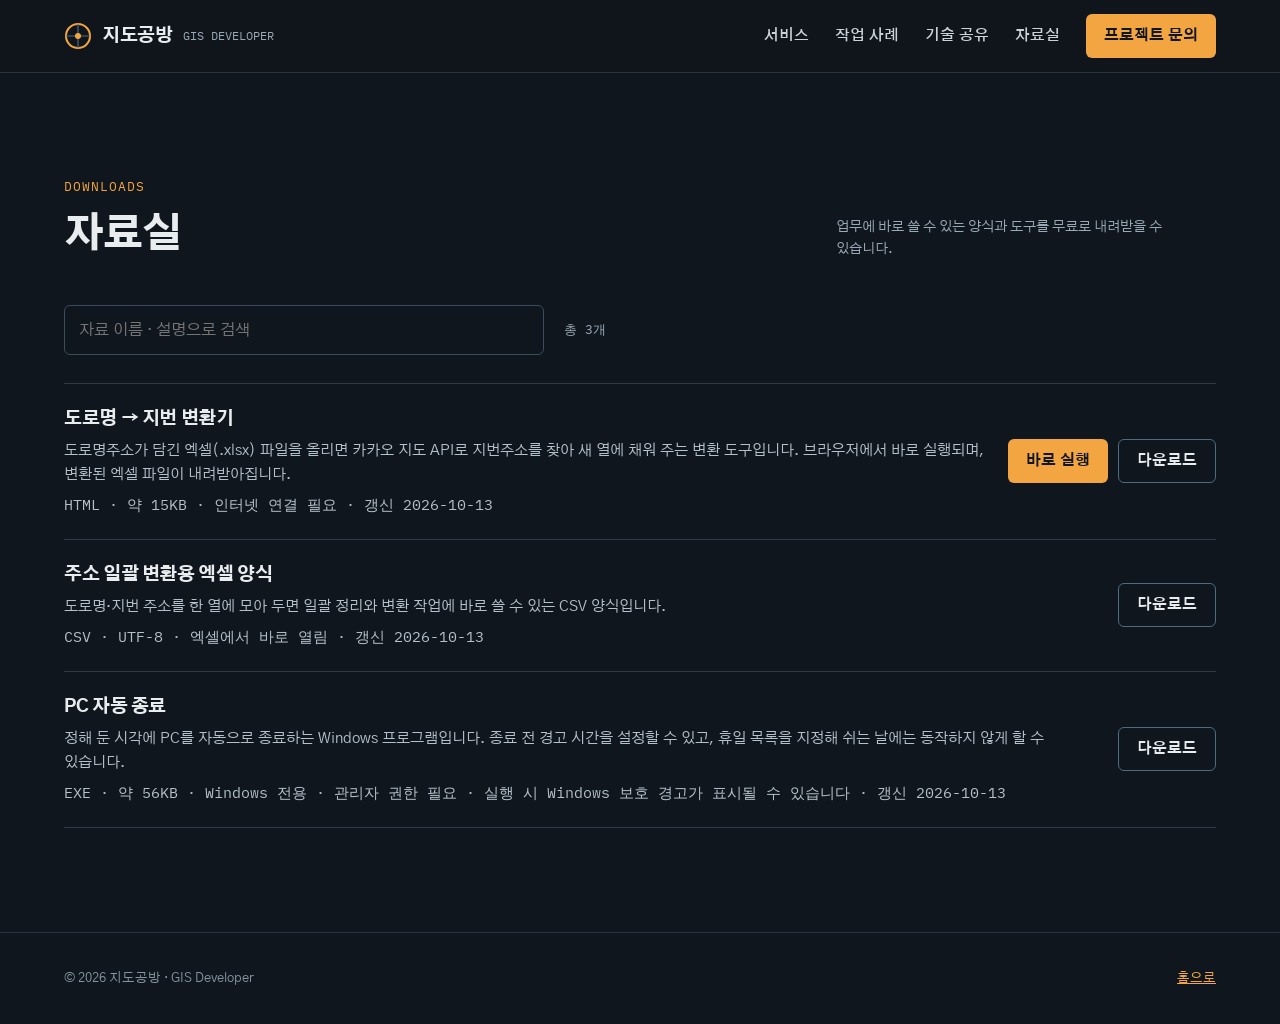
==== public/resources.html @ d9b1c781 "Add back-to-top button, contact email, and separate downloads page Co-Authored-By: Claude Sonnet 5.5" ====
<!doctype html>
<html lang="ko">
<head>
<meta charset="utf-8">
<meta name="viewport" content="width=device-width, initial-scale=1">
<title>자료실 | 지도공방</title>
<meta name="description" content="업무에 바로 쓸 수 있는 GIS 도구와 양식을 무료로 내려받을 수 있는 지도공방 자료실입니다.">
<link rel="icon" href="favicon.svg" type="image/svg+xml">
<link rel="preconnect" href="https://fonts.googleapis.com">
<link rel="preconnect" href="https://fonts.gstatic.com" crossorigin>
<link href="https://fonts.googleapis.com/css2?family=Gothic+A1:wght@400;500;600;700;800&family=IBM+Plex+Mono:wght@400;500&display=swap" rel="stylesheet">
<link rel="stylesheet" href="style.css">
</head>
<body>

<header class="top">
  <div class="wrap">
    <a class="brand" href="index.html">
      <svg width="28" height="28" viewBox="0 0 28 28" aria-hidden="true"><circle cx="14" cy="14" r="12" fill="none" stroke="#F2A541" stroke-width="2"/><path d="M14 2V26M2 14H26" stroke="#4E6A82" stroke-width="1.2"/><circle cx="14" cy="14" r="3" fill="#F2A541"/></svg>
      <b>지도공방</b><small>GIS DEVELOPER</small>
    </a>
    <nav class="nav" aria-label="주 메뉴">
      <a href="index.html#services">서비스</a>
      <a href="index.html#work">작업 사례</a>
      <a href="index.html#notes">기술 공유</a>
      <a href="resources.html" aria-current="page">자료실</a>
      <a class="btn btn-primary" href="index.html#contact">프로젝트 문의</a>
    </nav>
  </div>
</header>

<main id="top">
  <section class="section" style="border-top:none">
    <div class="wrap">
      <div class="head split">
        <div class="head" style="margin:0"><span class="eyebrow">DOWNLOADS</span><h2>자료실</h2></div>
        <p class="note">업무에 바로 쓸 수 있는 양식과 도구를 무료로 내려받을 수 있습니다.</p>
      </div>
      <div class="tools">
        <input id="q" type="search" placeholder="자료 이름 · 설명으로 검색" aria-label="자료 검색">
        <span class="count" id="count" aria-live="polite"></span>
      </div>
      <ul class="files" id="files">
        <li data-title="도로명 → 지번 변환기">
          <div class="info"><b>도로명 → 지번 변환기</b><span>도로명주소가 담긴 엑셀(.xlsx) 파일을 올리면 카카오 지도 API로 지번주소를 찾아 새 열에 채워 주는 변환 도구입니다. 브라우저에서 바로 실행되며, 변환된 엑셀 파일이 내려받아집니다.</span><span class="meta">HTML · 약 15KB · 인터넷 연결 필요 · 갱신 2026-10-13</span></div>
          <div class="acts"><a class="btn btn-primary" href="downloads/도로명_지번_변환기.html" target="_blank" rel="noopener">바로 실행</a><a class="btn btn-ghost" href="downloads/도로명_지번_변환기.html" download>다운로드</a></div>
        </li>
        <li data-title="주소 일괄 변환용 엑셀 양식">
          <div class="info"><b>주소 일괄 변환용 엑셀 양식</b><span>도로명·지번 주소를 한 열에 모아 두면 일괄 정리와 변환 작업에 바로 쓸 수 있는 CSV 양식입니다.</span><span class="meta">CSV · UTF-8 · 엑셀에서 바로 열림 · 갱신 2026-10-13</span></div>
          <div class="acts"><a class="btn btn-ghost" href="downloads/address-template.csv" download>다운로드</a></div>
        </li>
        <li data-title="PC 자동 종료">
          <div class="info"><b>PC 자동 종료</b><span>정해 둔 시각에 PC를 자동으로 종료하는 Windows 프로그램입니다. 종료 전 경고 시간을 설정할 수 있고, 휴일 목록을 지정해 쉬는 날에는 동작하지 않게 할 수 있습니다.</span><span class="meta">EXE · 약 56KB · Windows 전용 · 관리자 권한 필요 · 실행 시 Windows 보호 경고가 표시될 수 있습니다 · 갱신 2026-10-13</span></div>
          <div class="acts"><a class="btn btn-ghost" href="downloads/PC자동종료.exe" download>다운로드</a></div>
        </li>
        <!-- 자료 추가: public/downloads/ 폴더에 파일을 넣고, 위 <li> 블록을 복사해 data-title·제목·설명·href·갱신일만 바꾸세요. 최신 자료를 맨 위에 두면 좋습니다. 25MiB 초과 파일은 GitHub 릴리즈 주소를 href에 넣으세요 -->
      </ul>
      <p class="empty" id="empty">검색 결과가 없습니다.</p>
    </div>
  </section>
</main>

<footer>
  <div class="wrap">
    <span>© <span id="yr">2026</span> 지도공방 · GIS Developer</span>
    <a href="index.html">홈으로</a>
  </div>
</footer>

<script>
(function(){
  var q=document.getElementById('q'),list=document.getElementById('files'),
      items=[].slice.call(list.children),count=document.getElementById('count'),empty=document.getElementById('empty');
  function run(){
    var k=q.value.trim().toLowerCase(),n=0;
    items.forEach(function(li){
      var hit=!k||li.textContent.toLowerCase().indexOf(k)>-1;
      li.style.display=hit?'':'none'; if(hit)n++;
    });
    count.textContent='총 '+n+'개';
    empty.style.display=n?'none':'block';
  }
  q.addEventListener('input',run); run();
})();
</script>
<script src="site.js" defer></script>
</body>
</html>
---- public/style.css ----
:root{
  --bg:#10161D; --bg-deep:#0B1016; --panel:#17202A; --line:#253240; --line-2:#2C3A48; --field:#3A4C5E;
  --text:#E8ECEF; --text-2:#C9D2D9; --text-3:#B4C0CA; --muted:#9AA9B6;
  --accent:#F2A541; --accent-hi:#FFC678; --steel:#4E6A82;
  --mono:'IBM Plex Mono',monospace;
}
*{box-sizing:border-box}
html{scroll-behavior:smooth}
body{margin:0;background:var(--bg);color:var(--text);font-family:'Gothic A1',sans-serif;-webkit-font-smoothing:antialiased;line-height:1.5;word-break:keep-all;overflow-wrap:break-word}
a{color:var(--accent)} a:hover{color:var(--accent-hi)}
img,svg{display:block}
.wrap{max-width:1200px;margin:0 auto;padding:0 24px}
.section{padding:104px 0;border-top:1px solid var(--line)}
.section.deep{background:var(--bg-deep)}
.section.panel{background:var(--panel)}
.eyebrow{font-family:var(--mono);font-size:13px;letter-spacing:.08em;color:var(--accent)}
h1,h2,h3{margin:0;letter-spacing:-.03em}
h2{font-size:clamp(28px,3.4vw,40px);font-weight:800;line-height:1.3}
.head{display:flex;flex-direction:column;gap:12px;margin-bottom:44px}
.head.split{flex-direction:row;flex-wrap:wrap;justify-content:space-between;align-items:flex-end;gap:16px}
.btn{display:inline-flex;align-items:center;min-height:48px;padding:14px 24px;border-radius:6px;font-weight:700;font-size:16px;text-decoration:none;font-family:inherit}
.btn-primary{background:var(--accent);color:var(--bg);border:none}
.btn-primary:hover{background:var(--accent-hi);color:var(--bg)}
.btn-ghost{color:var(--text);border:1.5px solid var(--steel)}
.btn-ghost:hover{color:var(--text);border-color:var(--accent)}
:focus-visible{outline:2px solid var(--accent);outline-offset:3px}

/* header */
.top{border-bottom:1px solid var(--line);position:sticky;top:0;background:rgba(16,22,29,.94);backdrop-filter:blur(6px);z-index:10}
.top .wrap{display:flex;flex-wrap:wrap;align-items:center;justify-content:space-between;gap:12px 16px;padding-top:14px;padding-bottom:14px}
.brand{display:flex;align-items:center;gap:10px;text-decoration:none;color:var(--text)}
.brand b{font-size:18px;font-weight:800;letter-spacing:-.02em}
.brand small{font-family:var(--mono);font-size:12px;color:var(--muted)}
.nav{display:flex;flex-wrap:wrap;align-items:center;gap:4px 26px;font-size:15px;font-weight:600}
.nav a{color:var(--text-2);text-decoration:none}
.nav a:hover{color:var(--text)}
.nav .btn{min-height:44px;padding:10px 18px;font-size:15px}
.nav .btn-primary,.nav .btn-primary:hover{color:var(--bg)}

/* hero */
.hero{display:flex;flex-wrap:wrap;gap:56px;align-items:center;padding-top:96px;padding-bottom:104px}
.hero-copy{flex:1 1 480px;min-width:0;display:flex;flex-direction:column;gap:26px}
.hero h1{font-size:clamp(34px,5vw,60px);line-height:1.2;font-weight:800;letter-spacing:-.035em}
.hero p{margin:0;font-size:18px;line-height:1.75;color:var(--text-3);max-width:540px}
.actions{display:flex;flex-wrap:wrap;gap:12px;margin-top:6px}
.map{flex:1 1 440px;min-width:0;border:1px solid var(--line-2);border-radius:12px;overflow:hidden;background:var(--panel)}
.map-bar{display:flex;justify-content:space-between;gap:12px;padding:12px 16px;border-bottom:1px solid var(--line-2);font-family:var(--mono);font-size:12px;color:var(--muted)}
.map-body{display:flex;min-height:360px}
.layers{width:150px;flex-shrink:0;border-right:1px solid var(--line-2);padding:14px;display:flex;flex-direction:column;gap:10px;font-size:13px}
.layers .t{font-family:var(--mono);font-size:11px;color:var(--muted);letter-spacing:.06em}
.layers span.l{display:flex;gap:8px;align-items:center}
.sw{width:10px;height:10px;border-radius:2px}
.canvas{flex:1;position:relative;background:#121A22}
.canvas svg{position:absolute;inset:0;width:100%;height:100%}
.readout{position:absolute;right:14px;bottom:14px;background:rgba(16,22,29,.9);border:1px solid var(--line-2);border-radius:8px;padding:12px 14px;font-size:13px;display:flex;flex-direction:column;gap:4px;min-width:160px}
.readout .v{font-family:var(--mono);color:var(--accent);font-size:15px}
.readout .s{font-size:12px;color:var(--muted)}
@media (max-width:520px){.layers{display:none}}

/* services */
.cards{display:flex;flex-wrap:wrap;gap:20px}
.card{flex:1 1 260px;min-width:0;background:var(--panel);border:1px solid var(--line-2);border-radius:12px;padding:30px 26px;display:flex;flex-direction:column;gap:14px}
.card .no{font-family:var(--mono);font-size:13px;color:var(--muted)}
.card h3{font-size:21px;font-weight:800}
.card p{margin:0;font-size:15px;line-height:1.7;color:var(--text-3)}
.card .ex{font-size:14px;color:var(--text-2);line-height:1.6}

/* work */
.note{margin:0;font-size:14px;color:var(--muted);max-width:380px;line-height:1.6}
.case{display:flex;flex-wrap:wrap;gap:20px 48px;padding:34px 0;border-top:1px solid var(--line)}
.case-l{flex:1 1 300px;min-width:0;display:flex;flex-direction:column;gap:10px}
.case-l .type{font-family:var(--mono);font-size:12px;color:var(--muted);letter-spacing:.06em}
.case-l h3{font-size:22px;font-weight:800;line-height:1.4;letter-spacing:-.02em}
.case-r{flex:2 1 460px;min-width:0;display:flex;flex-direction:column;gap:14px}
.case-r p{margin:0;font-size:16px;line-height:1.75;color:var(--text-2)}
.case-r .tech{font-family:var(--mono);font-size:13px;color:var(--accent)}

/* stack */
.stack{display:flex;flex-wrap:wrap;gap:36px 48px}
.stack > div{flex:1 1 240px;min-width:0;display:flex;flex-direction:column;gap:14px}
.stack h3{font-size:15px;font-weight:700;letter-spacing:0}
.chips{display:flex;flex-wrap:wrap;gap:8px;margin:0;padding:0;list-style:none}
.chips li{font-family:var(--mono);font-size:13px;padding:7px 12px;border:1px solid var(--line-2);border-radius:999px;color:var(--text-2)}

/* downloads */
.files{margin:0;padding:0;list-style:none;display:flex;flex-direction:column;border-top:1px solid var(--line-2)}
.files li{display:flex;flex-wrap:wrap;align-items:center;justify-content:space-between;gap:12px 24px;padding:22px 0;border-bottom:1px solid var(--line-2)}
.files .info{flex:1 1 320px;min-width:0;display:flex;flex-direction:column;gap:6px}
.files .info b{font-size:18px;font-weight:800;letter-spacing:-.02em}
.files .info span{font-size:15px;line-height:1.6;color:var(--text-3)}
.files .meta{font-family:var(--mono);font-size:12px;color:var(--muted)}
.files .acts{display:flex;flex-wrap:wrap;gap:10px}
.files .btn{min-height:44px;padding:10px 18px;font-size:15px}

/* process */
.steps{margin:0;padding:0;list-style:none;display:flex;flex-wrap:wrap;gap:20px}
.steps li{flex:1 1 240px;min-width:0;display:flex;flex-direction:column;gap:12px;padding-top:20px;border-top:2px solid var(--accent)}
.steps .n{font-family:var(--mono);font-size:13px;color:var(--accent)}
.steps b{font-size:19px;font-weight:800}
.steps span:last-child{font-size:15px;line-height:1.7;color:var(--text-3)}

/* contact */
.contact{display:flex;flex-wrap:wrap;gap:56px}
.contact-l{flex:1 1 340px;min-width:0;display:flex;flex-direction:column;gap:20px}
.contact-l p{margin:0;font-size:16px;line-height:1.75;color:var(--text-3)}
.direct{display:flex;flex-direction:column;gap:10px;font-size:15px;margin-top:8px}
.direct div{display:flex;gap:12px;flex-wrap:wrap}
.direct span{color:var(--muted);width:72px}
form{flex:1 1 480px;min-width:0;display:flex;flex-direction:column;gap:18px}
.row{display:flex;flex-wrap:wrap;gap:18px}
.field{display:flex;flex-direction:column;gap:8px}
.row .field{flex:1 1 200px}
label{font-size:14px;font-weight:600}
input,select,textarea{border-radius:6px;border:1px solid var(--field);background:var(--bg);color:var(--text);font-size:16px;font-family:inherit}
input,select{height:50px;padding:0 14px}
textarea{padding:14px;line-height:1.6;resize:vertical;min-height:150px}
input:focus,select:focus,textarea:focus{outline:none;border-color:var(--accent)}
.hp{position:absolute;left:-9999px}
button.btn{height:54px;justify-content:center;font-size:17px;font-weight:800;cursor:pointer}
button.btn:disabled{opacity:.6;cursor:default}
.status{margin:0;font-size:15px;min-height:1.5em}
.status.ok{color:#8ED3A6}
.status.err{color:#FF9B8A}

/* phone */
@media (max-width:640px){
  html{scroll-padding-top:112px}
  .top .wrap{gap:8px 16px;padding-top:10px;padding-bottom:6px}
  .nav{order:3;flex:1 0 100%;flex-wrap:nowrap;gap:0 22px;overflow-x:auto;white-space:nowrap;scrollbar-width:none;-webkit-overflow-scrolling:touch;font-size:15px}
  .nav::-webkit-scrollbar{display:none}
  .nav a{flex-shrink:0;display:inline-flex;align-items:center;min-height:44px}
  .nav .btn{margin-left:auto}
  .brand small{display:none}
  .section{padding:72px 0}
  .hero{padding-top:56px;padding-bottom:72px;gap:40px}
  .head{margin-bottom:32px}
  .hero p{font-size:16px}
  .case{padding:26px 0}
}

footer .wrap{display:flex;flex-wrap:wrap;justify-content:space-between;gap:16px;padding-top:36px;padding-bottom:36px;font-size:13px;color:#8494A2}
footer{border-top:1px solid var(--line)}

/* downloads page */
.files .meta b{font-weight:500;color:var(--text-3)}
.tools{display:flex;flex-wrap:wrap;align-items:center;gap:12px 20px;margin-bottom:28px}
.tools input{flex:1 1 280px;max-width:480px}
.count{font-family:var(--mono);font-size:13px;color:var(--muted)}
.empty{display:none;margin:28px 0 0;color:var(--muted);font-size:15px}
.direct a{overflow-wrap:anywhere}

/* back to top */
#to-top{position:fixed;right:20px;bottom:20px;width:48px;height:48px;border-radius:50%;border:1.5px solid var(--steel);background:rgba(16,22,29,.92);color:var(--text);cursor:pointer;display:flex;align-items:center;justify-content:center;opacity:0;visibility:hidden;transform:translateY(8px);transition:opacity .2s,transform .2s,visibility .2s;z-index:20}
#to-top.show{opacity:1;visibility:visible;transform:none}
#to-top:hover{border-color:var(--accent);color:var(--accent)}
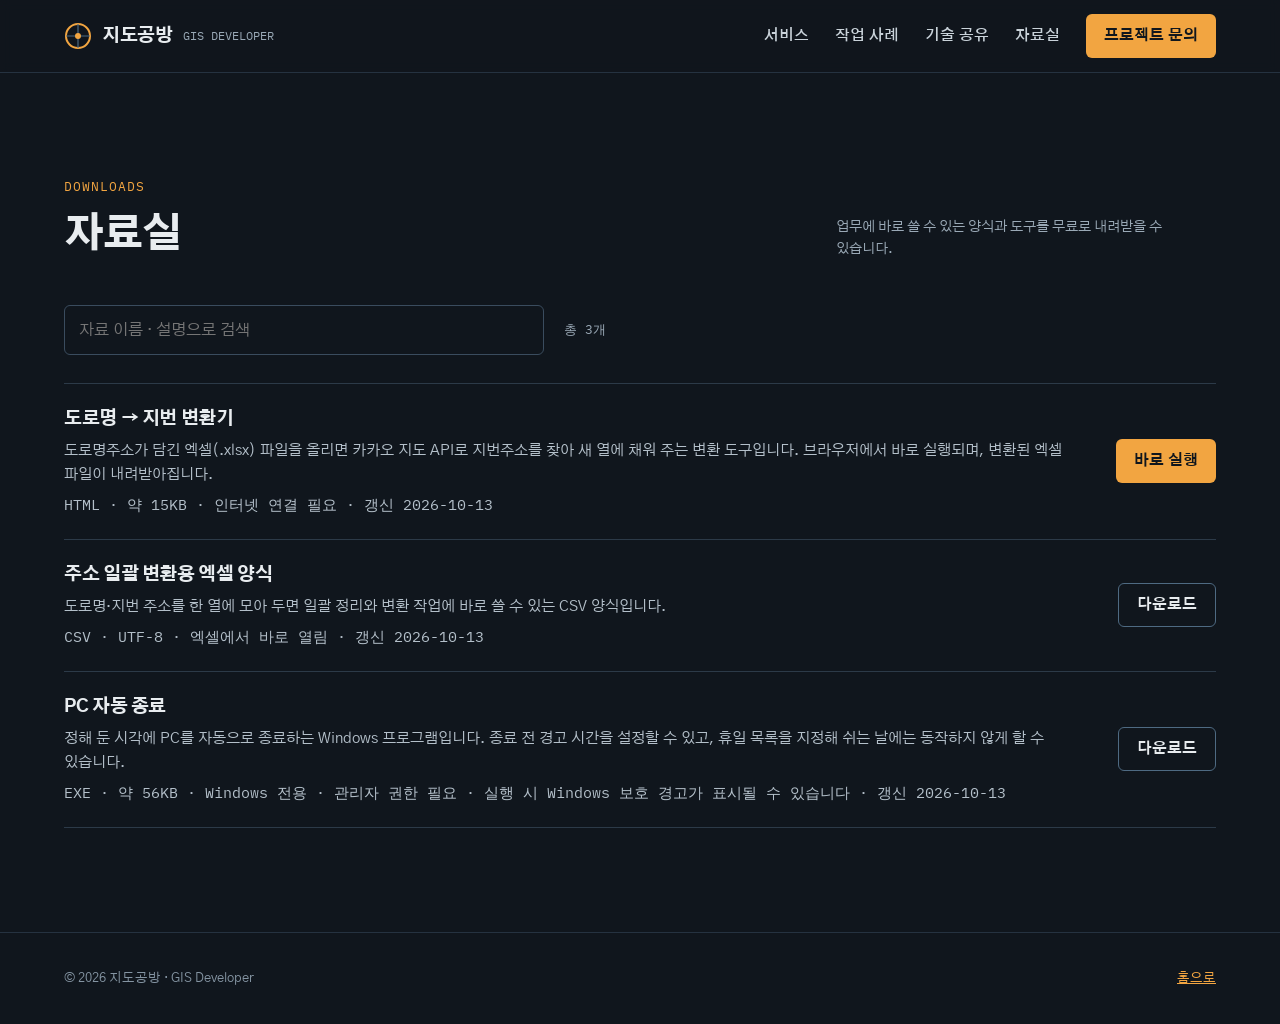
==== commit 8f3ac6dc: "Remove public email and converter download button Co-Authored-By: Claude Sonnet 5.5 <noreply@anthrop" ====
--- a/public/resources.html
+++ b/public/resources.html
@@ -43,7 +43,7 @@
       <ul class="files" id="files">
         <li data-title="도로명 → 지번 변환기">
           <div class="info"><b>도로명 → 지번 변환기</b><span>도로명주소가 담긴 엑셀(.xlsx) 파일을 올리면 카카오 지도 API로 지번주소를 찾아 새 열에 채워 주는 변환 도구입니다. 브라우저에서 바로 실행되며, 변환된 엑셀 파일이 내려받아집니다.</span><span class="meta">HTML · 약 15KB · 인터넷 연결 필요 · 갱신 2026-10-13</span></div>
-          <div class="acts"><a class="btn btn-primary" href="downloads/도로명_지번_변환기.html" target="_blank" rel="noopener">바로 실행</a><a class="btn btn-ghost" href="downloads/도로명_지번_변환기.html" download>다운로드</a></div>
+          <div class="acts"><a class="btn btn-primary" href="downloads/도로명_지번_변환기.html" target="_blank" rel="noopener">바로 실행</a></div>
         </li>
         <li data-title="주소 일괄 변환용 엑셀 양식">
           <div class="info"><b>주소 일괄 변환용 엑셀 양식</b><span>도로명·지번 주소를 한 열에 모아 두면 일괄 정리와 변환 작업에 바로 쓸 수 있는 CSV 양식입니다.</span><span class="meta">CSV · UTF-8 · 엑셀에서 바로 열림 · 갱신 2026-10-13</span></div>
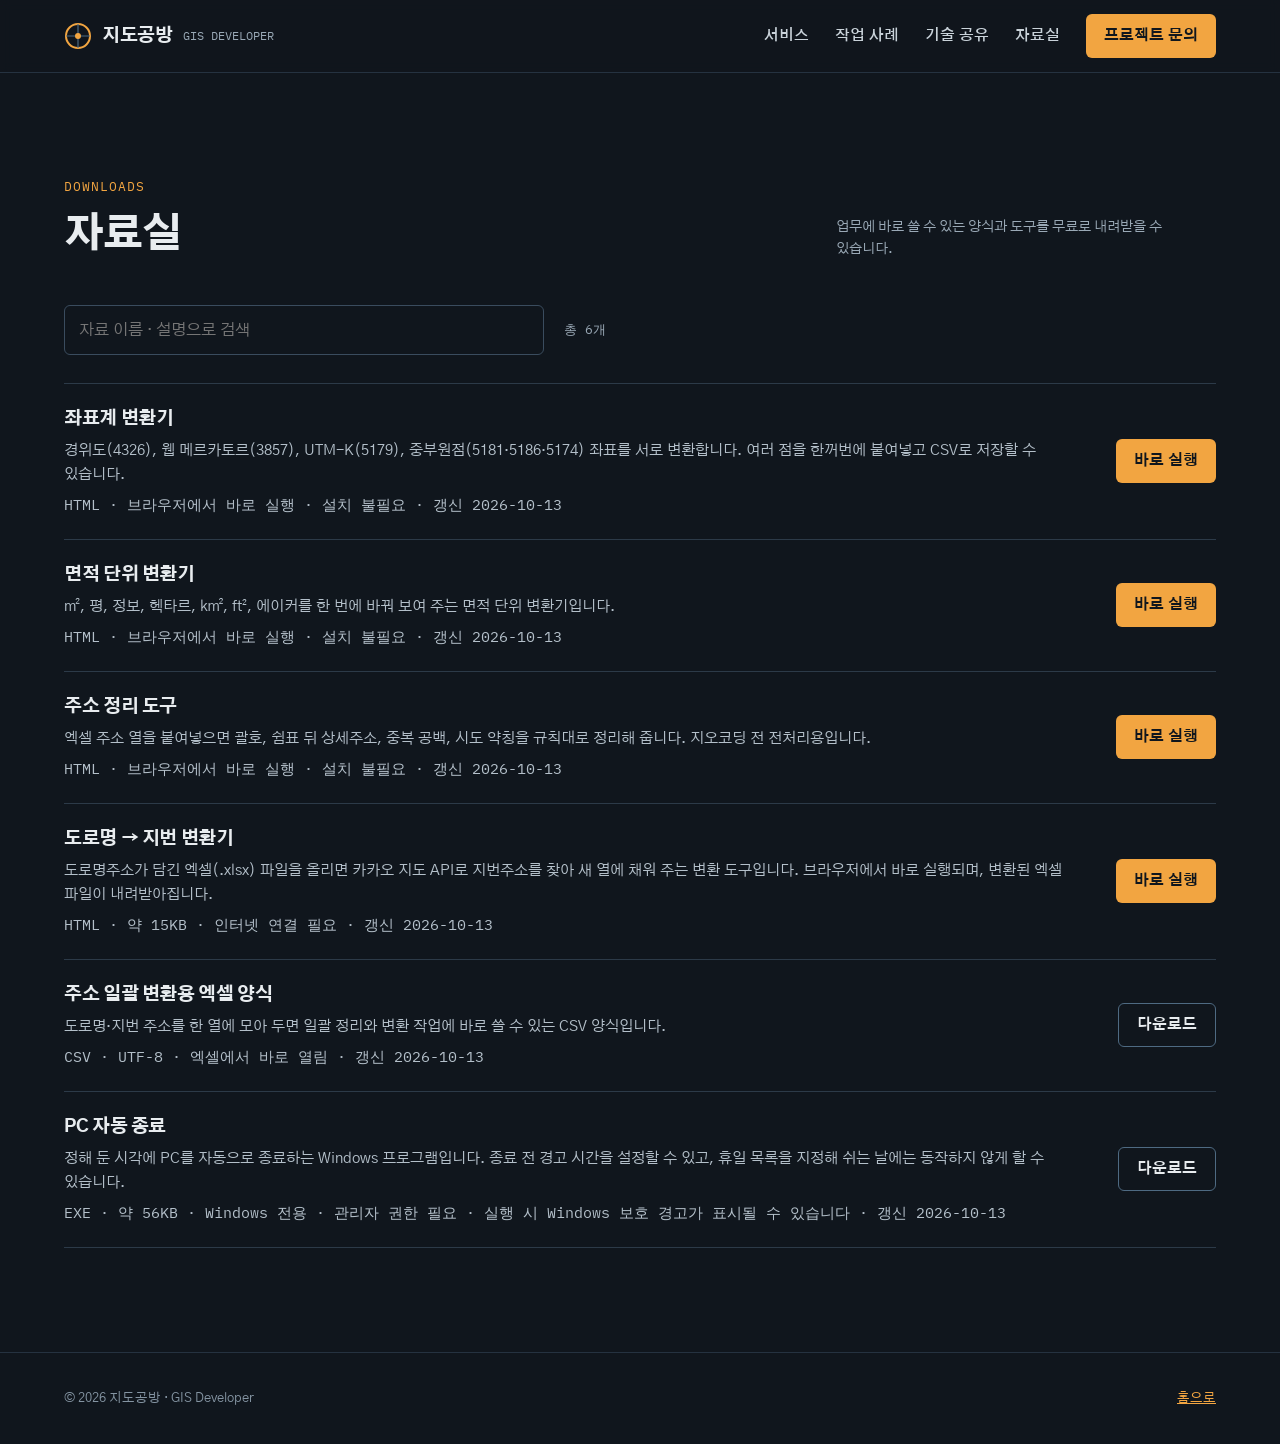
==== commit a55acf39: "Add coordinate, area, and address cleaner tools Co-Authored-By: Claude Sonnet 5.5 <noreply@anthropic" ====
--- a/public/resources.html
+++ b/public/resources.html
@@ -41,6 +41,18 @@
         <span class="count" id="count" aria-live="polite"></span>
       </div>
       <ul class="files" id="files">
+        <li data-title="좌표계 변환기">
+          <div class="info"><b>좌표계 변환기</b><span>경위도(4326), 웹 메르카토르(3857), UTM-K(5179), 중부원점(5181·5186·5174) 좌표를 서로 변환합니다. 여러 점을 한꺼번에 붙여넣고 CSV로 저장할 수 있습니다.</span><span class="meta">HTML · 브라우저에서 바로 실행 · 설치 불필요 · 갱신 2026-10-13</span></div>
+          <div class="acts"><a class="btn btn-primary" href="tools/coordinate-converter.html">바로 실행</a></div>
+        </li>
+        <li data-title="면적 단위 변환기">
+          <div class="info"><b>면적 단위 변환기</b><span>㎡, 평, 정보, 헥타르, ㎢, ft², 에이커를 한 번에 바꿔 보여 주는 면적 단위 변환기입니다.</span><span class="meta">HTML · 브라우저에서 바로 실행 · 설치 불필요 · 갱신 2026-10-13</span></div>
+          <div class="acts"><a class="btn btn-primary" href="tools/area-converter.html">바로 실행</a></div>
+        </li>
+        <li data-title="주소 정리 도구">
+          <div class="info"><b>주소 정리 도구</b><span>엑셀 주소 열을 붙여넣으면 괄호, 쉼표 뒤 상세주소, 중복 공백, 시도 약칭을 규칙대로 정리해 줍니다. 지오코딩 전 전처리용입니다.</span><span class="meta">HTML · 브라우저에서 바로 실행 · 설치 불필요 · 갱신 2026-10-13</span></div>
+          <div class="acts"><a class="btn btn-primary" href="tools/address-cleaner.html">바로 실행</a></div>
+        </li>
         <li data-title="도로명 → 지번 변환기">
           <div class="info"><b>도로명 → 지번 변환기</b><span>도로명주소가 담긴 엑셀(.xlsx) 파일을 올리면 카카오 지도 API로 지번주소를 찾아 새 열에 채워 주는 변환 도구입니다. 브라우저에서 바로 실행되며, 변환된 엑셀 파일이 내려받아집니다.</span><span class="meta">HTML · 약 15KB · 인터넷 연결 필요 · 갱신 2026-10-13</span></div>
           <div class="acts"><a class="btn btn-primary" href="downloads/도로명_지번_변환기.html" target="_blank" rel="noopener">바로 실행</a></div>
--- a/public/style.css
+++ b/public/style.css
@@ -153,3 +153,62 @@
 #to-top{position:fixed;right:20px;bottom:20px;width:48px;height:48px;border-radius:50%;border:1.5px solid var(--steel);background:rgba(16,22,29,.92);color:var(--text);cursor:pointer;display:flex;align-items:center;justify-content:center;opacity:0;visibility:hidden;transform:translateY(8px);transition:opacity .2s,transform .2s,visibility .2s;z-index:20}
 #to-top.show{opacity:1;visibility:visible;transform:none}
 #to-top:hover{border-color:var(--accent);color:var(--accent)}
+
+/* prose (notes) */
+.prose{max-width:780px}
+.prose .eyebrow{display:block}
+.prose .back{display:block;width:fit-content;margin-bottom:28px;font-size:14px;color:var(--muted);text-decoration:none}
+.prose .back:hover{color:var(--accent)}
+.prose h1{font-size:clamp(28px,4vw,40px);font-weight:800;line-height:1.3;margin:12px 0 18px}
+.prose .lead{font-size:18px;line-height:1.75;color:var(--text-3);margin:0 0 10px}
+.prose .pub{font-family:var(--mono);font-size:13px;color:var(--muted);margin:0 0 40px}
+.prose h2{font-size:24px;font-weight:800;margin:48px 0 14px;padding-top:28px;border-top:1px solid var(--line)}
+.prose h3{font-size:18px;font-weight:700;margin:26px 0 8px;letter-spacing:-.01em}
+.prose p,.prose li{font-size:16px;line-height:1.85;color:var(--text-2)}
+.prose p{margin:0 0 14px}
+.prose ul,.prose ol{margin:0 0 16px;padding-left:22px}
+.prose li{margin-bottom:6px}
+.prose b{color:var(--text);font-weight:700}
+.prose code{font-family:var(--mono);font-size:.9em;background:var(--panel);border:1px solid var(--line-2);border-radius:4px;padding:1px 6px;color:var(--accent-hi)}
+.prose pre{margin:0 0 18px;padding:16px 18px;background:var(--bg-deep);border:1px solid var(--line-2);border-radius:8px;overflow-x:auto}
+.prose pre code{background:none;border:none;padding:0;color:var(--text-2);font-size:13.5px;line-height:1.7;white-space:pre}
+.tbl{overflow-x:auto;margin:0 0 20px}
+.prose table{width:100%;border-collapse:collapse;font-size:14.5px}
+.prose th{text-align:left;padding:10px 12px;background:var(--panel);color:var(--text);border-bottom:1px solid var(--line-2);white-space:nowrap}
+.prose td{padding:10px 12px;border-bottom:1px solid var(--line);color:var(--text-2);vertical-align:top;line-height:1.7}
+.callout{margin:48px 0 28px;padding:24px;background:var(--panel);border:1px solid var(--line-2);border-radius:12px;display:flex;flex-wrap:wrap;align-items:center;gap:8px 20px}
+.callout b{flex:1 1 100%;font-size:18px}
+.callout span{flex:1 1 280px;color:var(--text-3);font-size:15px}
+.more-notes{display:flex;flex-direction:column;gap:6px;font-size:15px}
+.more-notes a{color:var(--text-2);text-decoration:none}
+.more-notes a:hover{color:var(--accent)}
+.card .more{margin-top:auto;font-weight:700;font-size:14px;text-decoration:none}
+
+/* tools */
+.back-link{display:block;width:fit-content;margin-bottom:24px;font-size:14px;color:var(--muted);text-decoration:none}
+.back-link:hover{color:var(--accent)}
+.tool-title{font-size:clamp(28px,4vw,40px);font-weight:800;line-height:1.3}
+.tool-lead{margin:0;font-size:17px;line-height:1.75;color:var(--text-3);max-width:720px}
+.tool-box{background:var(--panel);border:1px solid var(--line-2);border-radius:12px;padding:24px}
+.tool-box + .tool-box{margin-top:20px}
+.tool-row{display:flex;flex-wrap:wrap;gap:16px 20px;align-items:flex-end}
+.tool-row .field{flex:1 1 200px;min-width:0}
+.tool-box textarea{width:100%;min-height:180px;font-family:var(--mono);font-size:14px;line-height:1.7}
+.tool-actions{display:flex;flex-wrap:wrap;gap:10px;margin-top:16px}
+.tool-actions .btn{min-height:44px;padding:10px 18px;font-size:15px;cursor:pointer;font-family:inherit}
+.tool-hint{margin:12px 0 0;font-size:14px;line-height:1.7;color:var(--muted)}
+.tool-warn{margin:12px 0 0;font-size:14px;line-height:1.7;color:#FFC678}
+.checks{display:flex;flex-wrap:wrap;gap:10px 22px;margin:4px 0 0}
+.checks label{display:flex;align-items:center;gap:8px;font-weight:500;font-size:15px;color:var(--text-2);cursor:pointer}
+.checks input{width:18px;height:18px;accent-color:var(--accent)}
+.res-wrap{overflow-x:auto;margin-top:16px;border:1px solid var(--line-2);border-radius:8px;background:var(--bg)}
+.res{width:100%;border-collapse:collapse;font-size:14px;font-family:var(--mono)}
+.res th{position:sticky;top:0;text-align:left;padding:10px 12px;background:var(--panel);color:var(--text);border-bottom:1px solid var(--line-2);white-space:nowrap;font-family:'Gothic A1',sans-serif}
+.res td{padding:9px 12px;border-bottom:1px solid var(--line);color:var(--text-2);vertical-align:top;word-break:break-all}
+.res tr.chg td.after{color:var(--accent-hi)}
+.res tr.bad td{color:#FF9B8A}
+.res-scroll{max-height:420px;overflow:auto}
+.summary{margin-top:14px;font-family:var(--mono);font-size:13px;color:var(--muted)}
+.big{font-family:var(--mono);font-size:22px;color:var(--accent)}
+.note-list{margin:28px 0 0;padding-left:20px;color:var(--text-3);font-size:15px;line-height:1.85}
+.note-list li{margin-bottom:6px}
